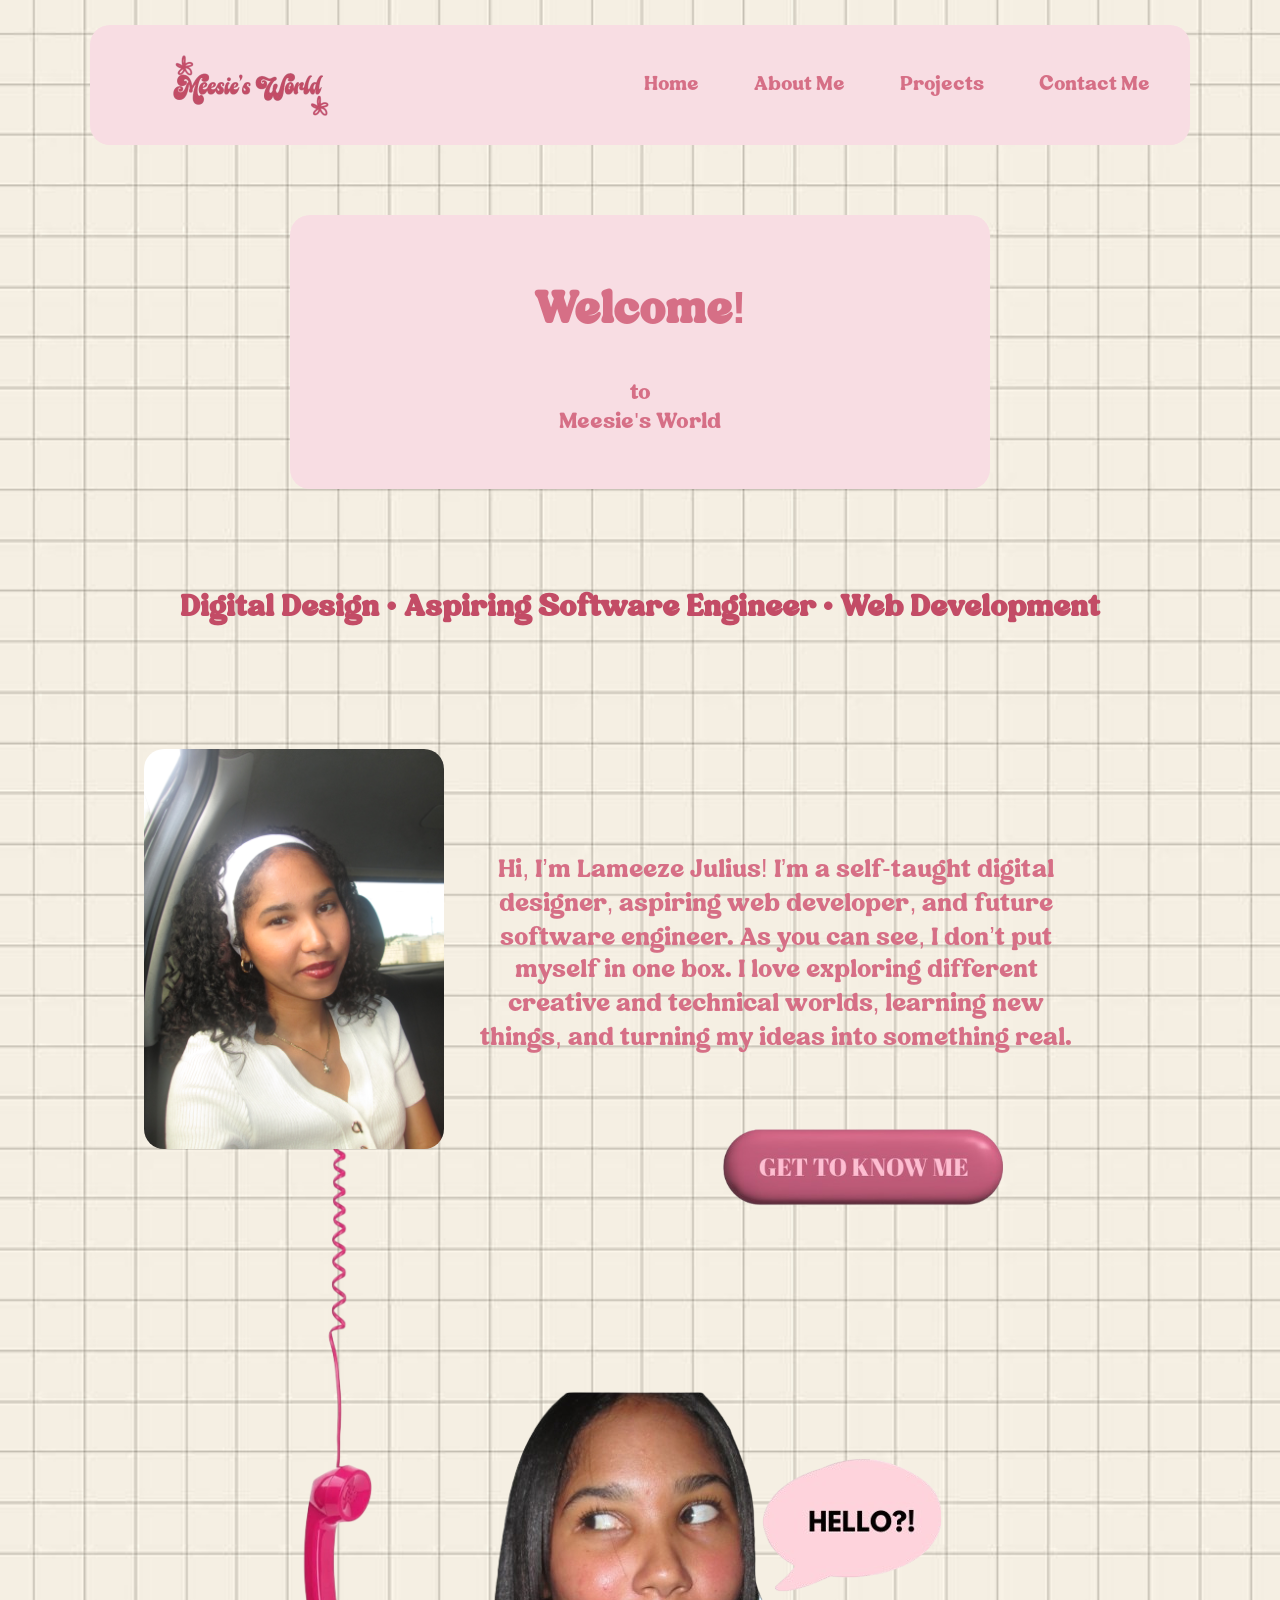
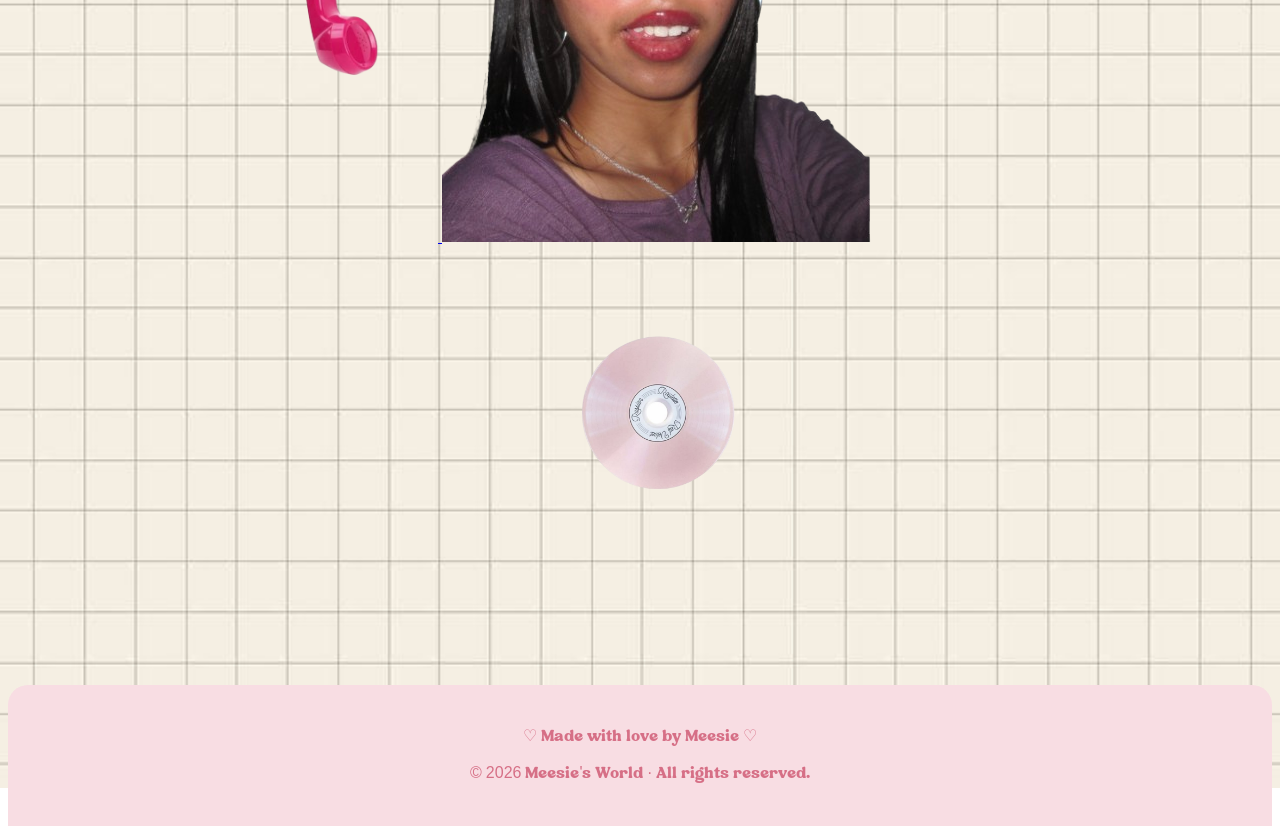
==== index.html @ 8a376b89 "added project files" ====
<!DOCTYPE html>
<html lang="en">
<head>
    <meta charset="UTF-8">
    <meta name="viewport" content="width=device-width, initial-scale=1.0">
    <link rel="stylesheet" href="css/style.css">
    <script src="js/script.js" defer></script>
    <title>Home</title>

    <style>
@font-face {
    font-family: Bremlin;
    src: url('fonts/BremlinRegular-z8Yma.otf') format('opentype');
}

    

body {
    background-image: url('images/paper background.jpe');
    background-repeat: no-repeat;
    background-size: cover;
    background-attachment: fixed;
}

    </style>
</head>
<body>
<header>

    <div class="nav-box">
    
 <a href="index.html">
            <img src="images/Meesie_s_World_logo-removebg-preview.png" class="logo" alt="Meesie's World Logo">
        </a>
    <nav>
            <a href="index.html">Home</a>
            <a href="about.html">About Me</a>
            <a href="work.html">Projects</a>
            <a href="contact.html">Contact Me</a>
        
    </nav>
    </div>
     
</header>


    

   <div class="pink-box">
    <h2>Welcome!</h2>
    <p> to<br>
     Meesie's World </p>
</div>

<h1 class="welcome-heading">Digital Design  •  Aspiring Software Engineer  •  Web Development</h1>
<div class="matcha-container">
    <img src="images/white headband and curls.JPG" alt="Meesie holding a matcha latte" class="meesMatchaDate">
    <div class="container-p">
        <p>Hi, I’m Lameeze Julius! I’m a self-taught digital<br>
                designer, aspiring web developer, and future<br>
                 software engineer. As you can see, I don’t put<br>
                  myself in one box. I love exploring different <br>
                  creative and technical worlds, learning new <br>
                   things, and turning my ideas into something real.</p>
</div>
</div>

<div class="telephone-container">
    <img src="images/telephone-Photoroom.png" alt="Telephone" class="telephone">
</div>

<a href="about.html">
    <img src="images/GET_TO_KNOW_ME_BTN-removebg-preview.png" class="gtk-btn">
</a>

<img src="images/HELLO-removebg-preview.png" class="Hello-pic">
<div class="music-button">

    <img src="images/cd2-Photoroom.png" 
         alt="Music player"
         onclick="toggleMusic()"
         id="music-image">

    <audio id="music">
        <source src="music/PinkPantheress - Girl Like Me (Instrumental).mp3" type="audio/mpeg">
    </audio>

</div>

<!-- Footer -->
<div class="footer">
    <p>♡ Made with love by Meesie ♡</p>
    <p>&copy; 2026 Meesie's World · All rights reserved.</p>
</div>
</body>
</html>
---- css/style.css ----
.pink-box {
   background-color: #F8DDE3;

padding: 30px;
margin: 70px auto;

width: 100%;
max-width: 700px;

text-align: center;

border-radius: 20px;
box-sizing: border-box;
    
}

.pink-box h2 {
font-family: Bremlin, sans-serif;
font-size: 45px;
color: #D66F86;
}

.pink-box p {
font-family: Bremlin, sans-serif;
font-size: 22px;
color: #D66F86;
}

.logo {
    
    height: auto;
    top: 0%;
    left: 20px;
    width: 250px;
}

nav {
  display: flex;
align-items: center;
gap: 25px;
   
}

nav a {
  text-decoration: none;
    color: #8B5E68;
    font-family: Bremlin, sans-serif; 
    font-size: 20px;
padding: 10px 15px;
}

nav a {
    color: #D66F86;
}

.nav-box {
    width: 100%;
max-width: 1100px;
height: 120px;
margin: 25px auto;
padding: 10px 25px;

background-color: #F8DDE3;
border-radius: 20px;

display: flex;
align-items: center;
justify-content: space-between;

box-sizing: border-box;

}

.welcome-heading {
    text-align: center;
    font-family: Bremlin, sans-serif;
    font-size: 30px;
    color: #c34c66;
    margin-top: 100px;
    margin-bottom: 100px;
}




.meesMatchaDate {
    position: relative;
    display: block;
    width: 300px;
    height: auto;
    margin: 20px auto;
    left: -50px;
    top: 0;
    border-radius: 20px;
   
}
.matcha-container {
    display: flex;
}
.container-p {
        position: relative;
     text-align: center;
     right: 200px;
    font-family: 'Bremlin', sans-serif;
    font-size: 25px;
    color: #D66F86;
top: 100px;
   
}
.gtk-btn {
    position: relative;
    right: -600px;
    margin-top: -10000px;
    margin-bottom: 500px;
    margin-left: 80px;
    width: 350px;
}
.telephone {
    position: relative;
    display: block;
    width: 300px;
    height: auto;
    margin: 20px auto;
    left: -300px;
    top: -40px;

      animation: phoneRing 2s ease-in-out infinite;
}

@keyframes phoneRing {
    0%, 70%, 100% {
        transform: rotate(0deg);
    }

    72% {
        transform: rotate(-8deg);
    }

    76% {
        transform: rotate(8deg);
    }

    80% {
        transform: rotate(-8deg);
    }

    84% {
        transform: rotate(8deg);
    }

    88% {
        transform: rotate(0deg);
    }
}

.Hello-pic {
    width: 500px;
    margin-top: -400px;
    
    left: -3000px;

animation: typewriterFloat 3s ease-in-out infinite;

}
@keyframes typewriterFloat {
    0% {
        transform: translateY(0) rotate(0deg);
    }

    25% {
        transform: translateY(-10px) rotate(-3deg);
    }

    50% {
        transform: translateY(0) rotate(0deg);
    }

    75% {
        transform: translateY(-10px) rotate(3deg);
    }

    100% {
        transform: translateY(0) rotate(0deg);
    }
    
}





/*About page*/
.WelcomeToAbout-Text {
    text-align: center;
    margin: 50px auto;
    padding: 20px;
}

.WelcomeToAbout-Text h1 {
    font-family: Bremlin, sans-serif;
    font-size: 50px;
    color: #D66F86;
}
.polaroid-curly {
    position: relative;
    display: block;
    margin: 0 auto;
    max-width: 20%;
    height: auto;
    top: 0%;
    left: -300px;
   
}
.swirl-arrow {
    position: absolute;
    display: block;
    width: 300px;
    height: auto;

    top: 300px;
    left: 500px;

    transform: translateX(150px) rotate(150deg);
    z-index: 9999;

   animation: floatArrow 2s ease-in-out infinite;
}
/* Animation for the arrow floating effect */
@keyframes floatArrow {
    0% {
        transform: rotate(150deg) translateY(0);
    }

    50% {
        transform: rotate(150deg) translateY(-15px);
    }

    100% {
        transform: rotate(150deg) translateY(0);
    }
}

/* Typewriter and Paper */
.typewriter-container {
    position: relative;
    width: 600px;
    height: 700px;
    margin: 50px auto 0;
    cursor: pointer;
    overflow: hidden;
}

.typewriter-image {
    position: absolute;
    width: 100%;
    bottom: 0;
    left: 0;
    z-index: 2;
}
.paper {
    position: absolute;

    width: 72%;
    height: 900px;

    left: 14%;
    top: 5%;

    background: #fcfcfc;

    padding: 25px;
    box-sizing: border-box;

    z-index: 1;
/*Start the paper down inside the typewriter*/
    transform: translateY(900px);

    transition: transform 1.5s ease-in-out;
}
/* When the paper is "out", move it up to be visible */
.paper.out {
    transform: translateY(0);
}
/* Style the text inside the paper */
.paper p {
    font-family: Bremlin, sans-serif;
    font-size: 18px;
    line-height: 1.5;
    text-align: center;
    margin: 0;
}
.tip-container {
    justify-content: center;
    align-items: center;
    height: 200px;
    margin-top: 50px;
    margin-left: 600px;
    font-size: 30px;
}
.tip {
    font-family: Impact, Haettenschweiler, 'Arial Narrow Bold', sans-serif;
    font-style: bold;
    color: #c34c66;
    
    
}


.pink-file {
    position: relative;
    display: block;
    margin: -210px auto 10px;
    max-width: 25%;
    height: auto;
    top: 0%;
    left: -300px;
     transform: translateX(-10px) rotate(-10deg);
    z-index: 9999;
}

.my-project-title {
    position: relative;
    display: block;
    margin: 30px auto;
    max-width: 40%;
    height: auto;
    top: 0%;
    left: -300px;
}

.pink-phone {
   position: relative;
    display: block;
    margin-top: -500px;
    margin-bottom: 500px;
    max-width: 25%;
    height: auto;
    top: 50%;
    left: 850px;
     transform: translateX(10px) rotate(10deg);
    z-index: 9999; 
}

.beep {
    font-family:Impact, Haettenschweiler, 'Arial Narrow Bold', sans-serif;
    font-size: 40px;
    color: #D66F86;
    margin-top: -710px;
    margin-bottom: 500px;
    margin-left: 950px;


}

.footer {
   background-color: #F8DDE3;
    color: #D66F86;
    text-align: center;
    padding: 25px;
    margin-top: 80px;
    font-family: Bremlin, sans-serif;
    border-radius: 20px 20px 0 0;
}

/* Work page */
.projects-heading {
    text-align: center;
    font-family: Bremlin, sans-serif;
    font-size: 50px;
    color: #D66F86;
    margin-top: 50px;
}

.image-grid {
    display: grid;
    grid-template-columns: repeat(3, 1fr);
    gap: 25px;

    width: 80%;
    max-width: 900px;
    margin: 100px auto;
}

.image-grid img {
    width: 100%;
    height: 400px;
    object-fit: contain;
    border-radius: 20px;
    
    box-shadow: 0 5px 15px rgba(139, 94, 104, 0.2);

    transition: transform 0.3s ease;
}

.image-grid img:hover {
    transform: scale(1.05) rotate(2deg);
}

/* Carousel */

.carousel {
    width: 900px;
    max-width: 90%;
    margin: 100px auto;

    display: flex;
    align-items: center;
    justify-content: center;
    gap: 10px;
}

.carousel-window {
    width: 750px;
    overflow: hidden;
}

.carousel-track {
    display: flex;
    gap: 5px;
    transition: transform 0.5s ease;
}

.carousel-track img {
    width: 200px;
    height: 300px;

    object-fit: contain;

    flex-shrink: 0;
    padding: 0;
    display: block;   
}

.carousel-btn {
    width: 45px;
    height: 45px;

    border: none;
    border-radius: 50%;

    background-color: #F8DDE3;
    color: #D66F86;

    font-size: 30px;

    cursor: pointer;
}

#music-image {
    width: 200px;
    cursor: pointer;
    margin-left: 550px;
}

#music-image.playing {
    animation: spinCD 3s linear infinite;
}

@keyframes spinCD {
    from {
        transform: rotate(0deg);
    }

    to {
        transform: rotate(360deg);
    }
}

.music-frame {
    position: fixed;
    bottom: 30px;
    right: 30px;
    width: 110px;
    height: 110px;
    border: none;
    z-index: 9999;
}

<!--Contactpage-->

.contact {
    text-align: center;
    margin: 100px auto;
    width: 100%;
}

.contact h1 {
    font-family: Bremlin, sans-serif;
    font-size: 50px;
    color: #D66F86;
    text-align: center;
    margin-top: 150px;
}

.contact h2 {
    font-family: Bremlin, sans-serif;
    font-size: 28px;
    color: #D66F86;
    text-align: center;
}

.contact p {
    font-family: Bremlin, sans-serif;
    font-size: 20px;
    color: #8B5E68;
    text-align: center;
}
.socials {
    text-align: center;
    margin: 100px auto;
}

.socials h1 {
    font-family: Bremlin, sans-serif;
    font-size: 50px;
    color: #D66F86;
    margin-bottom: 30px;
}

.social-buttons {
    display: flex;
    justify-content: center;
    gap: 50px;
}

.social-button {
    
    background-color: #F8DDE3;
    color: #D66F86;
    padding: 15px 30px;
    border-radius: 20px;
    text-decoration: none;
    font-family: Bremlin, sans-serif;
    font-size: 20px;
    transition: 0.3s;
}

.social-button:hover {
    transform: scale(1.05);
}


.banner {
    width: 100%;
    height: 400px;
    margin-bottom: -90px;
}
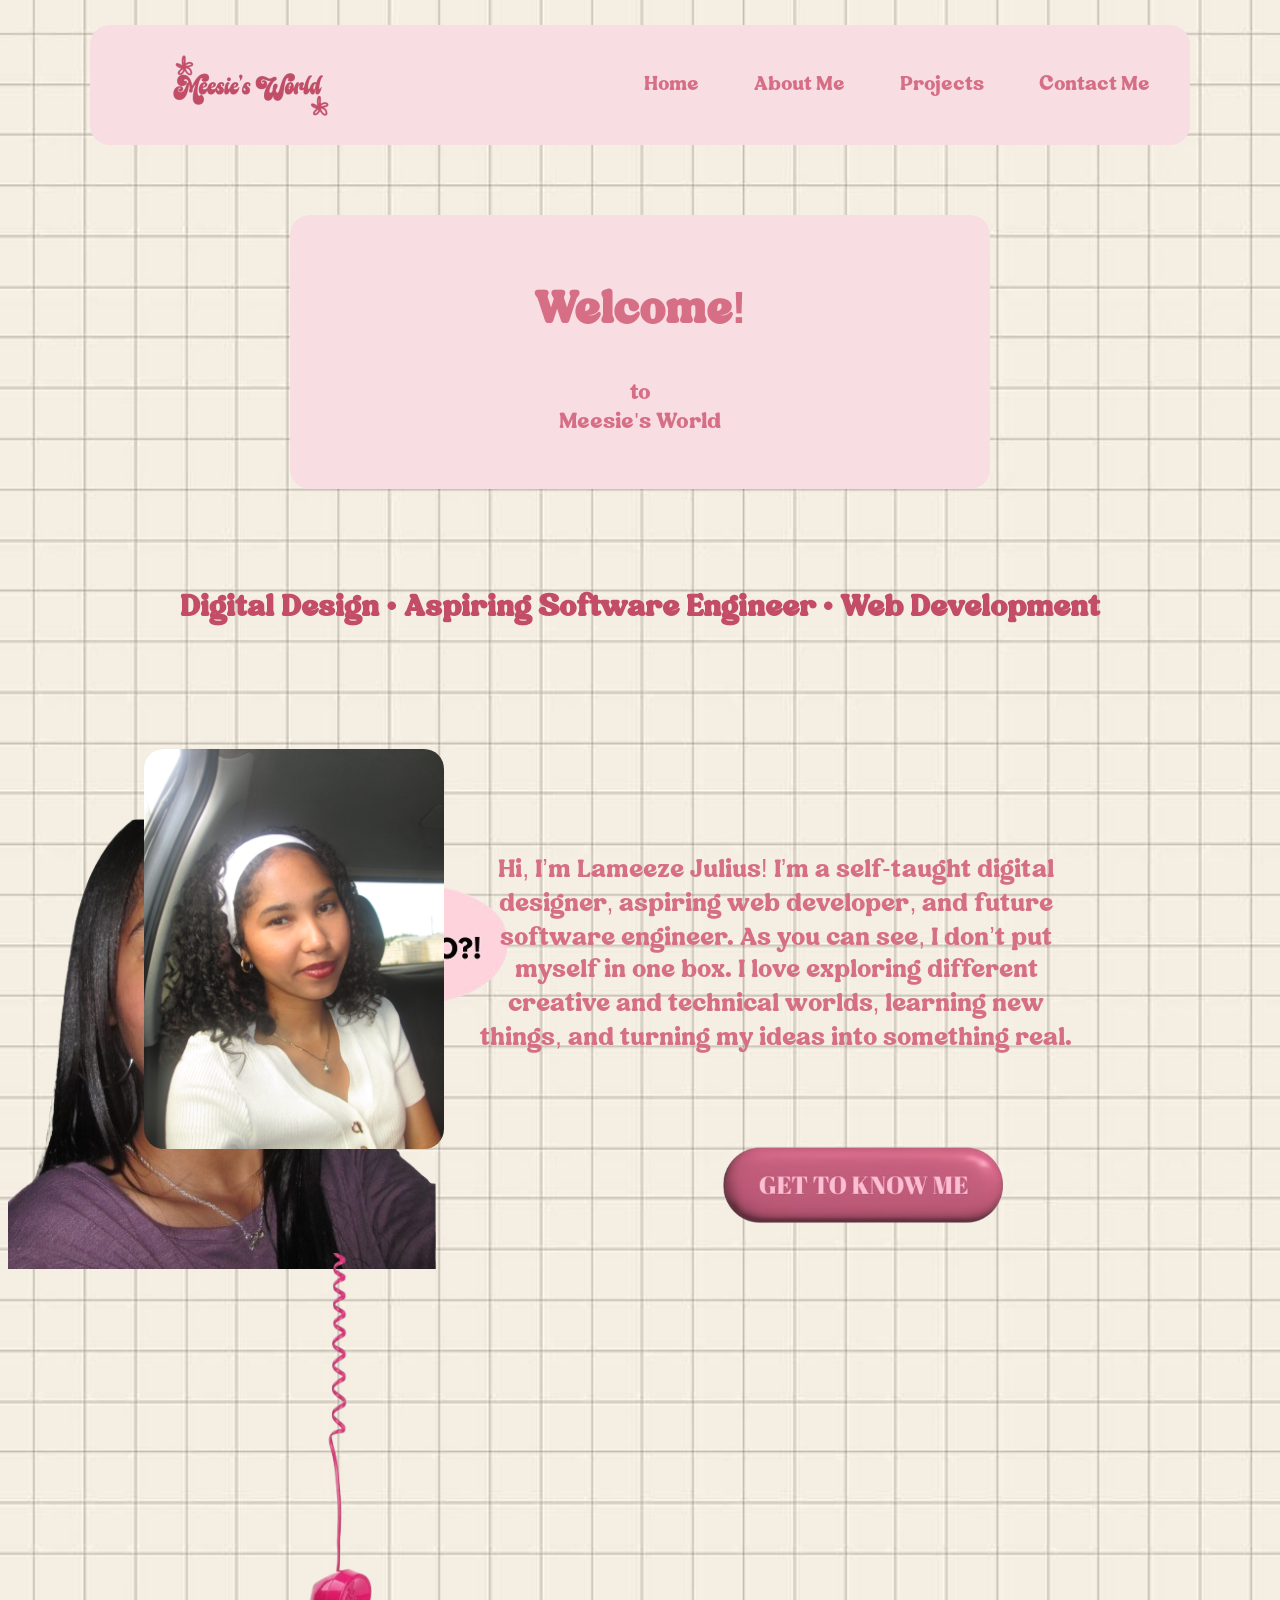
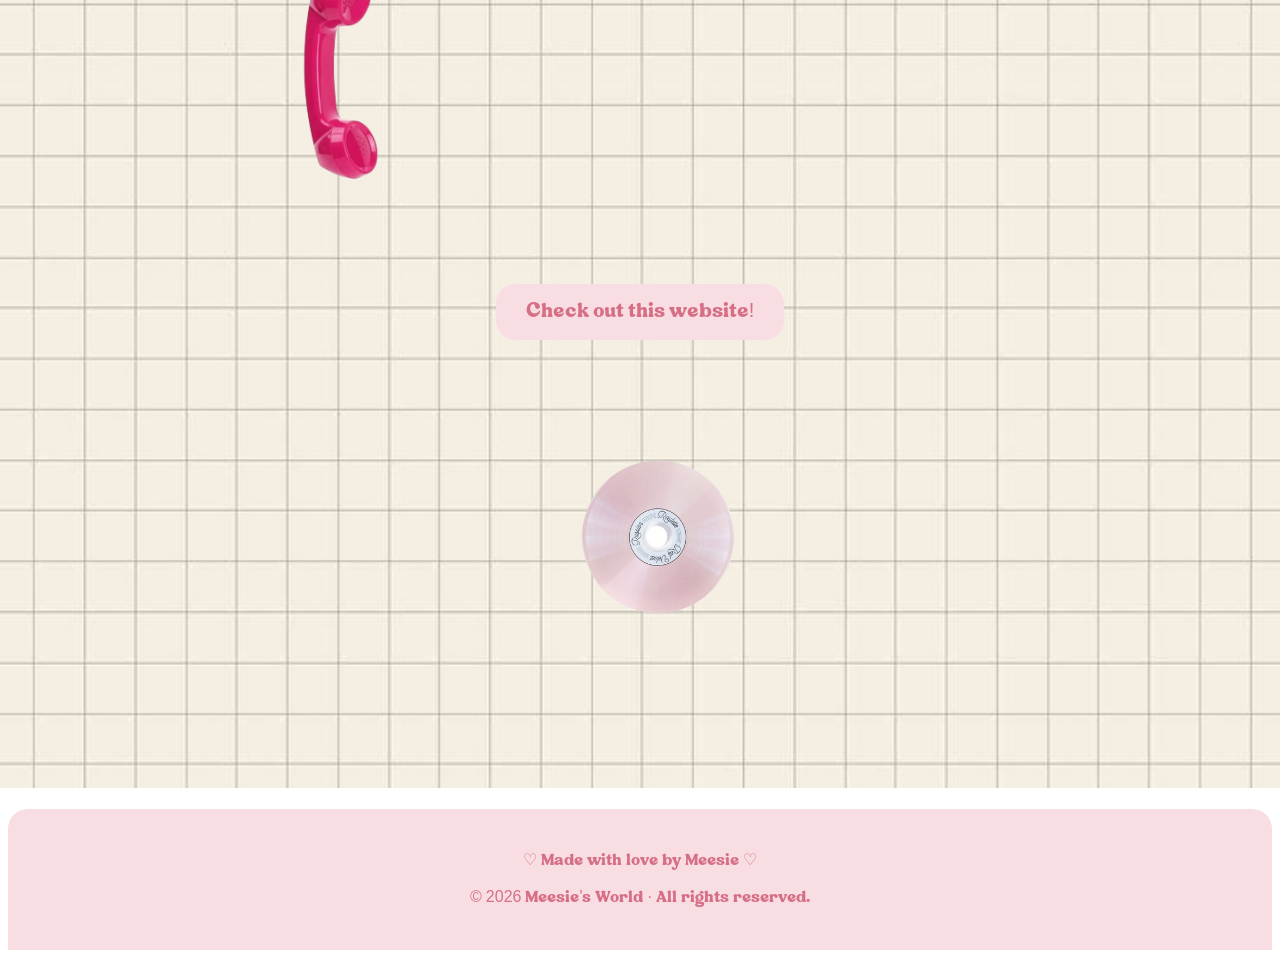
==== commit ff77d1b8: "updated index and about" ====
--- a/index.html
+++ b/index.html
@@ -2,7 +2,7 @@
 <html lang="en">
 <head>
     <meta charset="UTF-8">
-    <meta name="viewport" content="width=device-width, initial-scale=1.0">
+    <meta name="viewport" content="width=device-width, initial-scale=1">
     <link rel="stylesheet" href="css/style.css">
     <script src="js/script.js" defer></script>
     <title>Home</title>
@@ -24,7 +24,7 @@
 
     </style>
 </head>
-<body>
+<body class="home-page">
 <header>
 
     <div class="nav-box">
@@ -65,15 +65,23 @@
 </div>
 </div>
 
-<div class="telephone-container">
-    <img src="images/telephone-Photoroom.png" alt="Telephone" class="telephone">
+<div class="hello-phone-row">
+    <img src="images/HELLO-removebg-preview.png" class="Hello-pic">
+    <div class="telephone-container">
+        <img src="images/telephone-Photoroom.png" alt="Telephone" class="telephone">
+    </div>
 </div>
 
 <a href="about.html">
     <img src="images/GET_TO_KNOW_ME_BTN-removebg-preview.png" class="gtk-btn">
 </a>
 
-<img src="images/HELLO-removebg-preview.png" class="Hello-pic">
+<div class="website-link-wrap">
+    <a class="social-button" href="https://delightfulcakess.netlify.app" target="_blank" rel="noopener noreferrer">
+        Check out this website!
+    </a>
+</div>
+
 <div class="music-button">
 
     <img src="images/cd2-Photoroom.png" 
--- a/css/style.css
+++ b/css/style.css
@@ -523,6 +523,12 @@
     gap: 50px;
 }
 
+.website-link-wrap {
+    display: flex;
+    justify-content: center;
+    margin: 20px auto 30px;
+}
+
 .social-button {
     
     background-color: #F8DDE3;
@@ -533,6 +539,7 @@
     font-family: Bremlin, sans-serif;
     font-size: 20px;
     transition: 0.3s;
+    display: inline-block;
 }
 
 .social-button:hover {
@@ -546,3 +553,532 @@
     margin-bottom: -90px;
 }
 
+@media screen and (max-width: 768px) {
+
+    body {
+        overflow-x: hidden;
+    }
+
+    /* MAKE EVERYTHING SMALLER */
+    .nav-box {
+        width: 85%;
+        height: 55px;
+        padding: 3px 8px;
+        margin: 12px auto;
+    }
+
+    .logo {
+        width: 85px;
+    }
+
+    nav {
+        gap: 0;
+    }
+
+    nav a {
+        font-size: 8px;
+        padding: 3px 4px;
+    }
+
+
+    /* PINK BOX */
+
+    .pink-box {
+        width: 70%;
+        padding: 10px;
+        margin: 25px auto;
+        border-radius: 12px;
+    }
+
+    .pink-box h2 {
+        font-size: 20px;
+    }
+
+    .pink-box p {
+        font-size: 12px;
+    }
+
+
+    /* WELCOME */
+
+    .welcome-heading {
+        font-size: 14px;
+        margin-top: 30px;
+        margin-bottom: 30px;
+    }
+
+
+    /* MATCHA */
+
+    .matcha-container {
+        transform: scale(0.55);
+        transform-origin: top center;
+        width: 180%;
+        margin-left: -40%;
+    }
+
+    .meesMatchaDate {
+        width: 300px;
+    }
+
+    .container-p {
+        font-size: 18px;
+    }
+
+
+    /* BUTTON */
+
+    .gtk-btn {
+        width: 170px;
+        transform: scale(0.7);
+    }
+
+
+    /* PHONE */
+
+    .telephone {
+        width: 130px;
+    }
+
+
+    /* HELLO */
+
+    .Hello-pic {
+        width: 200px;
+    }
+
+
+    /* MUSIC */
+
+    #music-image {
+        width: 65px;
+        margin-left: auto;
+        margin-right: auto;
+        display: block;
+    }
+
+
+    /* ABOUT */
+
+    .WelcomeToAbout-Text {
+        margin: 15px auto;
+        padding: 5px;
+    }
+
+    .WelcomeToAbout-Text h1 {
+        font-size: 15px;
+    }
+
+    .polaroid-curly {
+        max-width: 50%;
+        margin-left: 30%;
+    margin: 0 auto;
+    max-width: 20%;
+    height: auto;
+    top: 0%;
+    left: -300px;
+
+    }
+
+    .swirl-arrow {
+        width: 100px;
+        margin-right: 15;
+    }
+
+
+    /* TYPEWRITER */
+
+    .typewriter-container {
+        width: 80%;
+        height: 400px;
+        transform: scale(0.7);
+        transform-origin: top center;
+        margin-left: 10%;
+        margin-bottom: 25px;
+    }
+
+    .paper p {
+        font-size: 12px;
+    }
+
+
+    /* PROJECTS */
+
+    .my-project-title {
+        max-width: 30%;
+    }
+
+    .pink-file {
+        max-width: 20%;
+    }
+
+    .pink-phone {
+        max-width: 20%;
+    }
+
+    .beep {
+        font-size: 18px;
+    }
+
+    .projects-heading {
+        font-size: 25px;
+    }
+
+    .image-grid {
+        width: 85%;
+        gap: 7px;
+    }
+
+    .image-grid img {
+        height: 120px;
+    }
+
+
+    /* CAROUSEL */
+
+    .carousel {
+        width: 90%;
+        margin: 50px auto;
+    }
+
+    .carousel-window {
+        width: 75%;
+    }
+
+    .carousel-track img {
+        width: 80px;
+        height: 120px;
+    }
+
+    .carousel-btn {
+        width: 30px;
+        height: 30px;
+        font-size: 16px;
+    }
+
+
+    /* CONTACT */
+
+    .contact {
+        width: 85%;
+        margin: 50px auto;
+    }
+
+    .contact h1,
+    .socials h1 {
+        font-size: 25px;
+    }
+
+    .contact h2 {
+        font-size: 17px;
+    }
+
+    .contact p {
+        font-size: 13px;
+    }
+
+    .socials {
+        margin: 50px auto;
+    }
+
+    .social-buttons {
+        gap: 8px;
+    }
+
+    .social-button {
+        font-size: 12px;
+        padding: 7px 12px;
+    }
+
+
+    /* FOOTER */
+
+    .footer {
+        font-size: 9px;
+        padding: 12px;
+    }
+}
+
+@media (max-width: 992px) {
+    #col1, #col2, #col3 {
+        width: 46%;
+        margin: 2%;
+    }
+}
+
+@media screen and (max-width: 768px) {
+    .home-page,
+    .about-page {
+        overflow-x: hidden;
+    }
+
+    .home-page .nav-box,
+    .about-page .nav-box {
+        width: calc(100% - 24px);
+        height: auto;
+        min-height: 55px;
+        flex-wrap: wrap;
+        justify-content: center;
+        gap: 4px;
+        padding: 8px;
+    }
+
+    .home-page .logo,
+    .about-page .logo {
+        width: 90px;
+    }
+
+    .home-page nav,
+    .about-page nav {
+        flex-wrap: wrap;
+        justify-content: center;
+        gap: 2px;
+    }
+
+    .home-page nav a,
+    .about-page nav a {
+        font-size: 12px;
+        padding: 5px 4px;
+    }
+
+    .home-page .pink-box {
+        width: calc(100% - 40px);
+        max-width: 700px;
+    }
+
+    .home-page .welcome-heading {
+        padding: 0 16px;
+        font-size: 16px;
+        line-height: 1.4;
+    }
+
+    .home-page .matcha-container {
+        display: flex;
+        align-items: center;
+        gap: 8px;
+        width: calc(100% - 32px);
+        margin: 0 auto;
+        transform: none;
+    }
+
+    .home-page .meesMatchaDate {
+        flex: 0 0 38%;
+        width: 38%;
+        max-width: 230px;
+        margin: 12px 0;
+        left: auto;
+    }
+
+    .home-page .container-p {
+        position: static;
+        flex: 1;
+        min-width: 0;
+        padding: 0;
+        font-size: 14px;
+        line-height: 1.4;
+    }
+
+    .home-page .container-p br,
+    .about-page .paper br {
+        display: none;
+    }
+
+    .home-page .gtk-btn {
+        display: block;
+        width: min(58vw, 260px);
+        height: auto;
+        margin: 16px auto 28px;
+        right: auto;
+        transform: none;
+    }
+
+    .home-page .hello-phone-row {
+        display: flex;
+        align-items: center;
+        justify-content: center;
+        gap: 8px;
+        width: calc(100% - 32px);
+        margin: 12px auto 0;
+    }
+
+    .home-page .hello-phone-row .Hello-pic {
+        width: min(54vw, 240px);
+        margin: 0;
+    }
+
+    .home-page .telephone-container {
+        flex: 0 0 auto;
+        order: -1;
+        transform: translateY(-45px);
+    }
+
+    .home-page .telephone {
+        width: min(28vw, 120px);
+        margin: 0;
+        left: auto;
+        top: auto;
+    }
+
+    .about-page .WelcomeToAbout-Text h1 {
+        font-size: 28px;
+    }
+
+    .about-page .polaroid-curly {
+        width: min(42vw, 190px);
+        max-width: none;
+        margin: 0 auto;
+        left: auto;
+    }
+
+    .about-page .swirl-arrow {
+        position: absolute;
+        display: block;
+        width: min(20vw, 90px);
+        margin: 0;
+        top: 260px;
+        left: 62%;
+    }
+
+    .about-page .typewriter-container {
+        width: min(94vw, 600px);
+        height: min(110vw, 700px);
+        margin: 16px auto 0;
+        transform: none;
+    }
+
+    .about-page .paper {
+        width: 82%;
+        height: 88%;
+        left: 9%;
+        top: 4%;
+        padding: 12px;
+        overflow-y: auto;
+    }
+
+    .about-page .paper p {
+        font-size: 13px;
+        line-height: 1.4;
+    }
+
+    .about-page .tip-container {
+        display: flex;
+        height: auto;
+        margin: 18px auto;
+        font-size: 22px;
+    }
+
+    .about-page .my-project-title {
+        width: min(68vw, 320px);
+        max-width: none;
+        margin: 24px auto 0;
+        left: auto;
+    }
+
+    .about-page .pink-file {
+        width: min(44vw, 210px);
+        max-width: none;
+        margin: -45px auto 20px;
+        left: auto;
+    }
+
+    .about-page .beep {
+        margin: 24px auto 0;
+        font-size: 24px;
+        text-align: center;
+    }
+
+    .about-page .pink-phone {
+        display: block;
+        width: min(42vw, 210px);
+        max-width: none;
+        margin: 0 auto 24px;
+        left: auto;
+        top: auto;
+    }
+
+    .about-page .music-button {
+        display: flex;
+        justify-content: center;
+        margin: 0 auto 24px;
+    }
+
+    .about-page #music-image {
+        width: 65px;
+        margin: 0;
+    }
+
+    .home-page .website-link-wrap {
+        margin: 12px auto 24px;
+        padding: 0 16px;
+    }
+
+    .about-page .swirl-arrow {
+        transform: rotate(150deg);
+    }
+}
+
+@media screen and (max-width: 480px) {
+    .home-page .matcha-container {
+        flex-direction: column;
+        gap: 0;
+        text-align: center;
+    }
+
+    .home-page .meesMatchaDate {
+        flex: none;
+        width: min(72vw, 260px);
+        max-width: 100%;
+        margin: 12px auto;
+    }
+
+    .home-page .container-p {
+        width: 100%;
+        font-size: 16px;
+    }
+
+    .home-page .hello-phone-row {
+        gap: 0;
+    }
+
+    .home-page .telephone-container {
+        transform: translateY(-24px);
+    }
+
+    .home-page .hello-phone-row .Hello-pic {
+        width: min(58vw, 220px);
+    }
+
+    .about-page .WelcomeToAbout-Text {
+        margin: 28px auto 16px;
+    }
+
+    .about-page .WelcomeToAbout-Text h1 {
+        font-size: clamp(22px, 7vw, 28px);
+    }
+
+    .about-page .swirl-arrow {
+        width: min(18vw, 72px);
+        top: 220px;
+        left: 70%;
+    }
+
+    .about-page .typewriter-container {
+        height: min(112vw, 440px);
+    }
+
+    .about-page .paper {
+        padding: 10px;
+    }
+
+    .about-page .paper p {
+        font-size: 12px;
+    }
+
+    .about-page .tip-container {
+        margin: 12px auto;
+    }
+
+    .about-page .pink-file {
+        margin-top: -30px;
+    }
+}
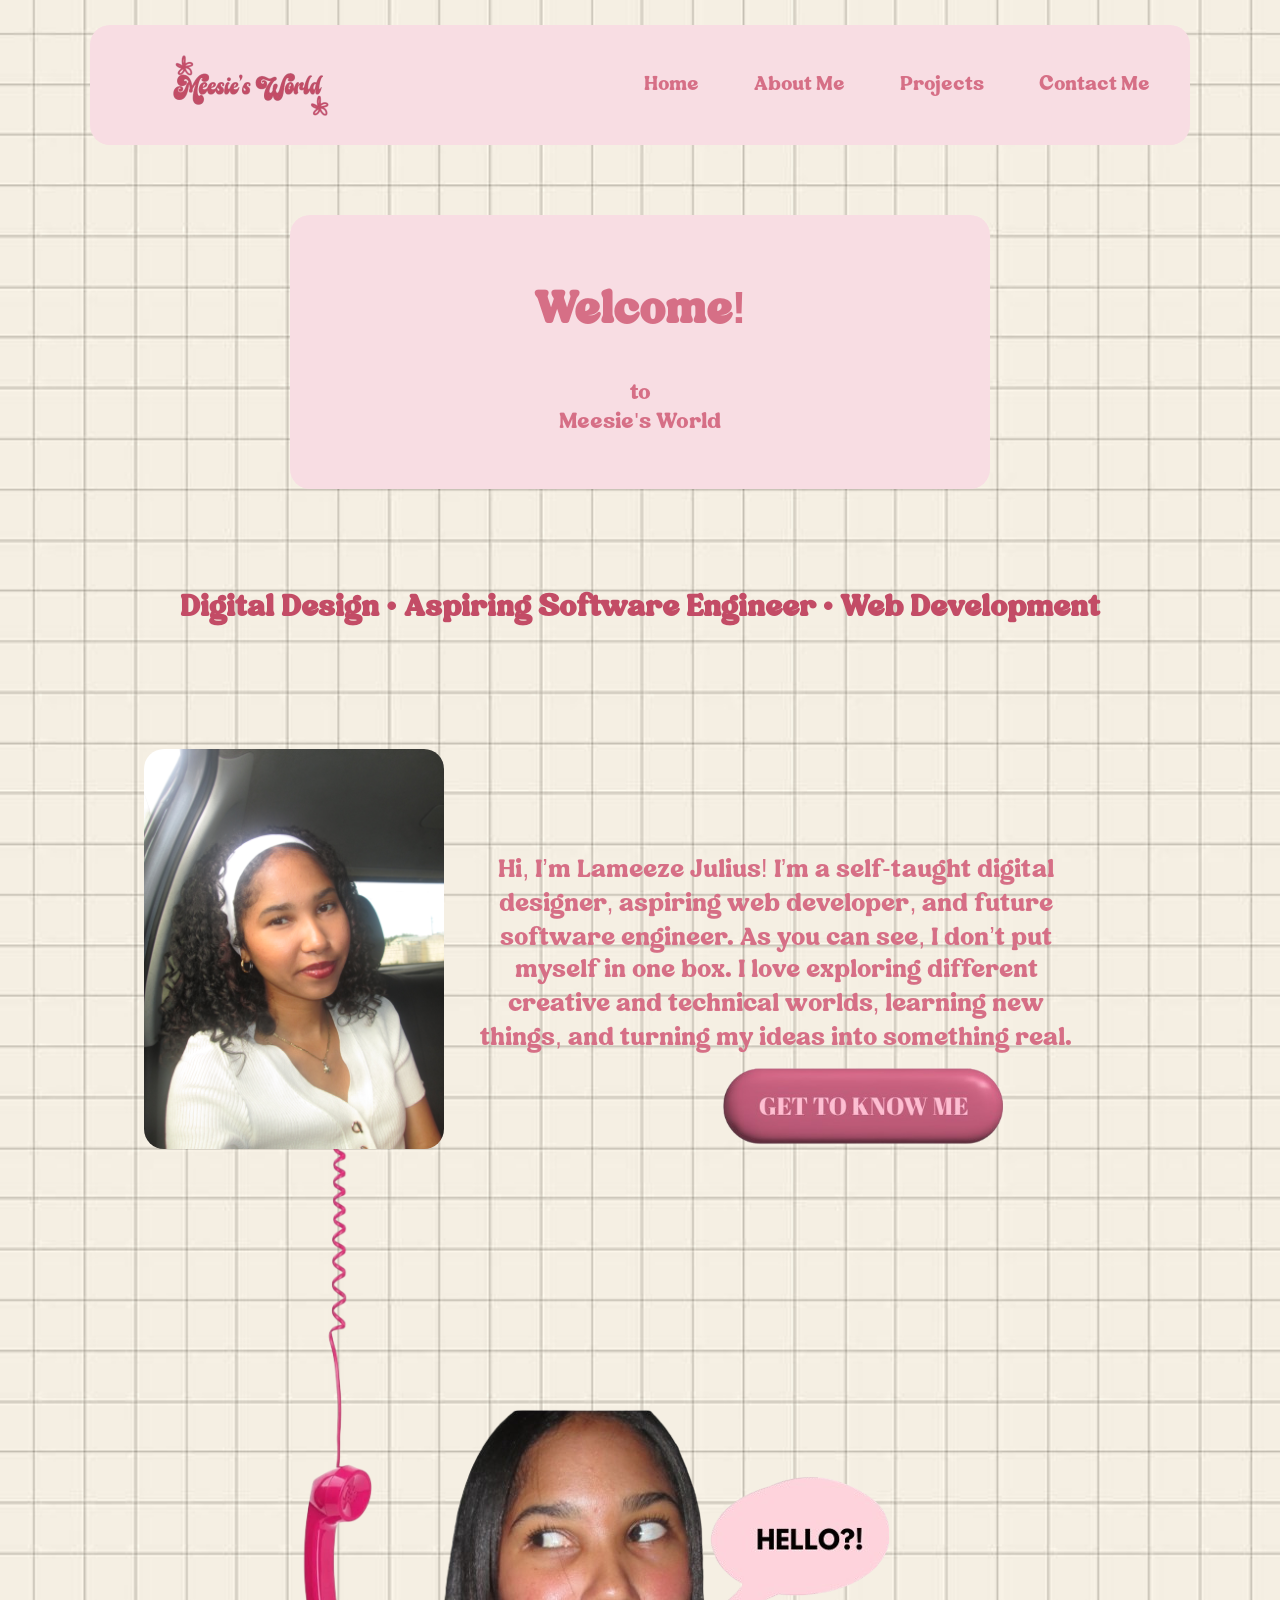
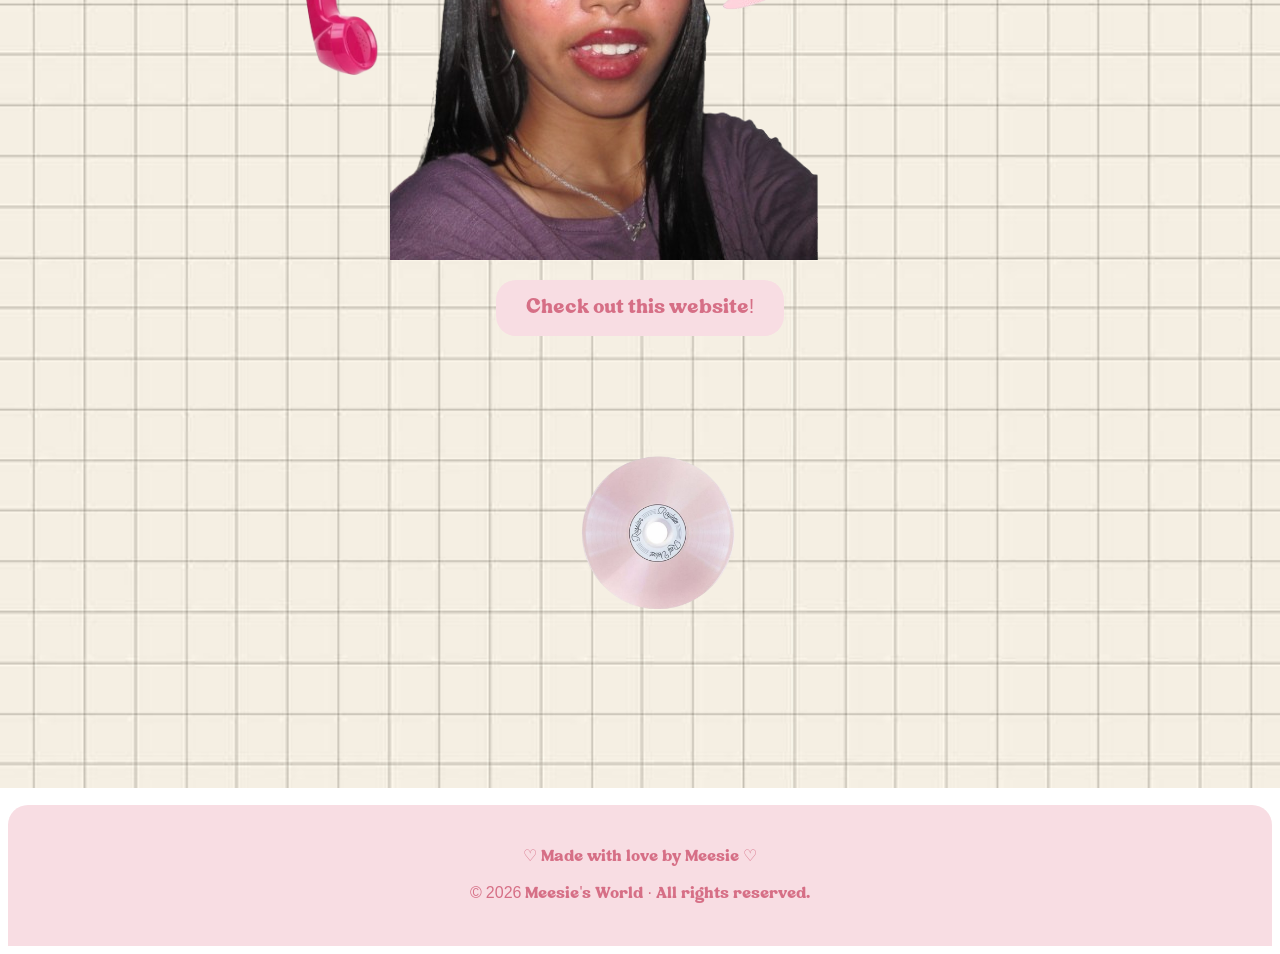
==== commit 45c1cbf7: "updated" ====
--- a/index.html
+++ b/index.html
@@ -66,7 +66,7 @@
 </div>
 
 <div class="hello-phone-row">
-    <img src="images/HELLO-removebg-preview.png" class="Hello-pic">
+    <img src="images/HELLO-removebg-preview.png" class="Hello-pic Hello-pic-mobile">
     <div class="telephone-container">
         <img src="images/telephone-Photoroom.png" alt="Telephone" class="telephone">
     </div>
@@ -75,6 +75,8 @@
 <a href="about.html">
     <img src="images/GET_TO_KNOW_ME_BTN-removebg-preview.png" class="gtk-btn">
 </a>
+
+<img src="images/HELLO-removebg-preview.png" class="Hello-pic Hello-pic-desktop">
 
 <div class="website-link-wrap">
     <a class="social-button" href="https://delightfulcakess.netlify.app" target="_blank" rel="noopener noreferrer">
--- a/css/style.css
+++ b/css/style.css
@@ -114,6 +114,7 @@
     margin-bottom: 500px;
     margin-left: 80px;
     width: 350px;
+    transform: translateY(25px);
 }
 .telephone {
     position: relative;
@@ -156,12 +157,22 @@
 .Hello-pic {
     width: 500px;
     margin-top: -400px;
-    
     left: -3000px;
 
 animation: typewriterFloat 3s ease-in-out infinite;
 
 }
+
+.home-page .Hello-pic-mobile {
+    display: none;
+}
+
+.home-page .Hello-pic-desktop {
+    display: block;
+    margin-left: auto;
+    margin-right: auto;
+}
+
 @keyframes typewriterFloat {
     0% {
         transform: translateY(0) rotate(0deg);
@@ -812,8 +823,7 @@
         overflow-x: hidden;
     }
 
-    .home-page .nav-box,
-    .about-page .nav-box {
+    .nav-box {
         width: calc(100% - 24px);
         height: auto;
         min-height: 55px;
@@ -823,20 +833,17 @@
         padding: 8px;
     }
 
-    .home-page .logo,
-    .about-page .logo {
+    .nav-box .logo {
         width: 90px;
     }
 
-    .home-page nav,
-    .about-page nav {
+    .nav-box nav {
         flex-wrap: wrap;
         justify-content: center;
         gap: 2px;
     }
 
-    .home-page nav a,
-    .about-page nav a {
+    .nav-box nav a {
         font-size: 12px;
         padding: 5px 4px;
     }
@@ -906,6 +913,14 @@
         margin: 0;
     }
 
+    .home-page .Hello-pic-mobile {
+        display: block;
+    }
+
+    .home-page .Hello-pic-desktop {
+        display: none;
+    }
+
     .home-page .telephone-container {
         flex: 0 0 auto;
         order: -1;
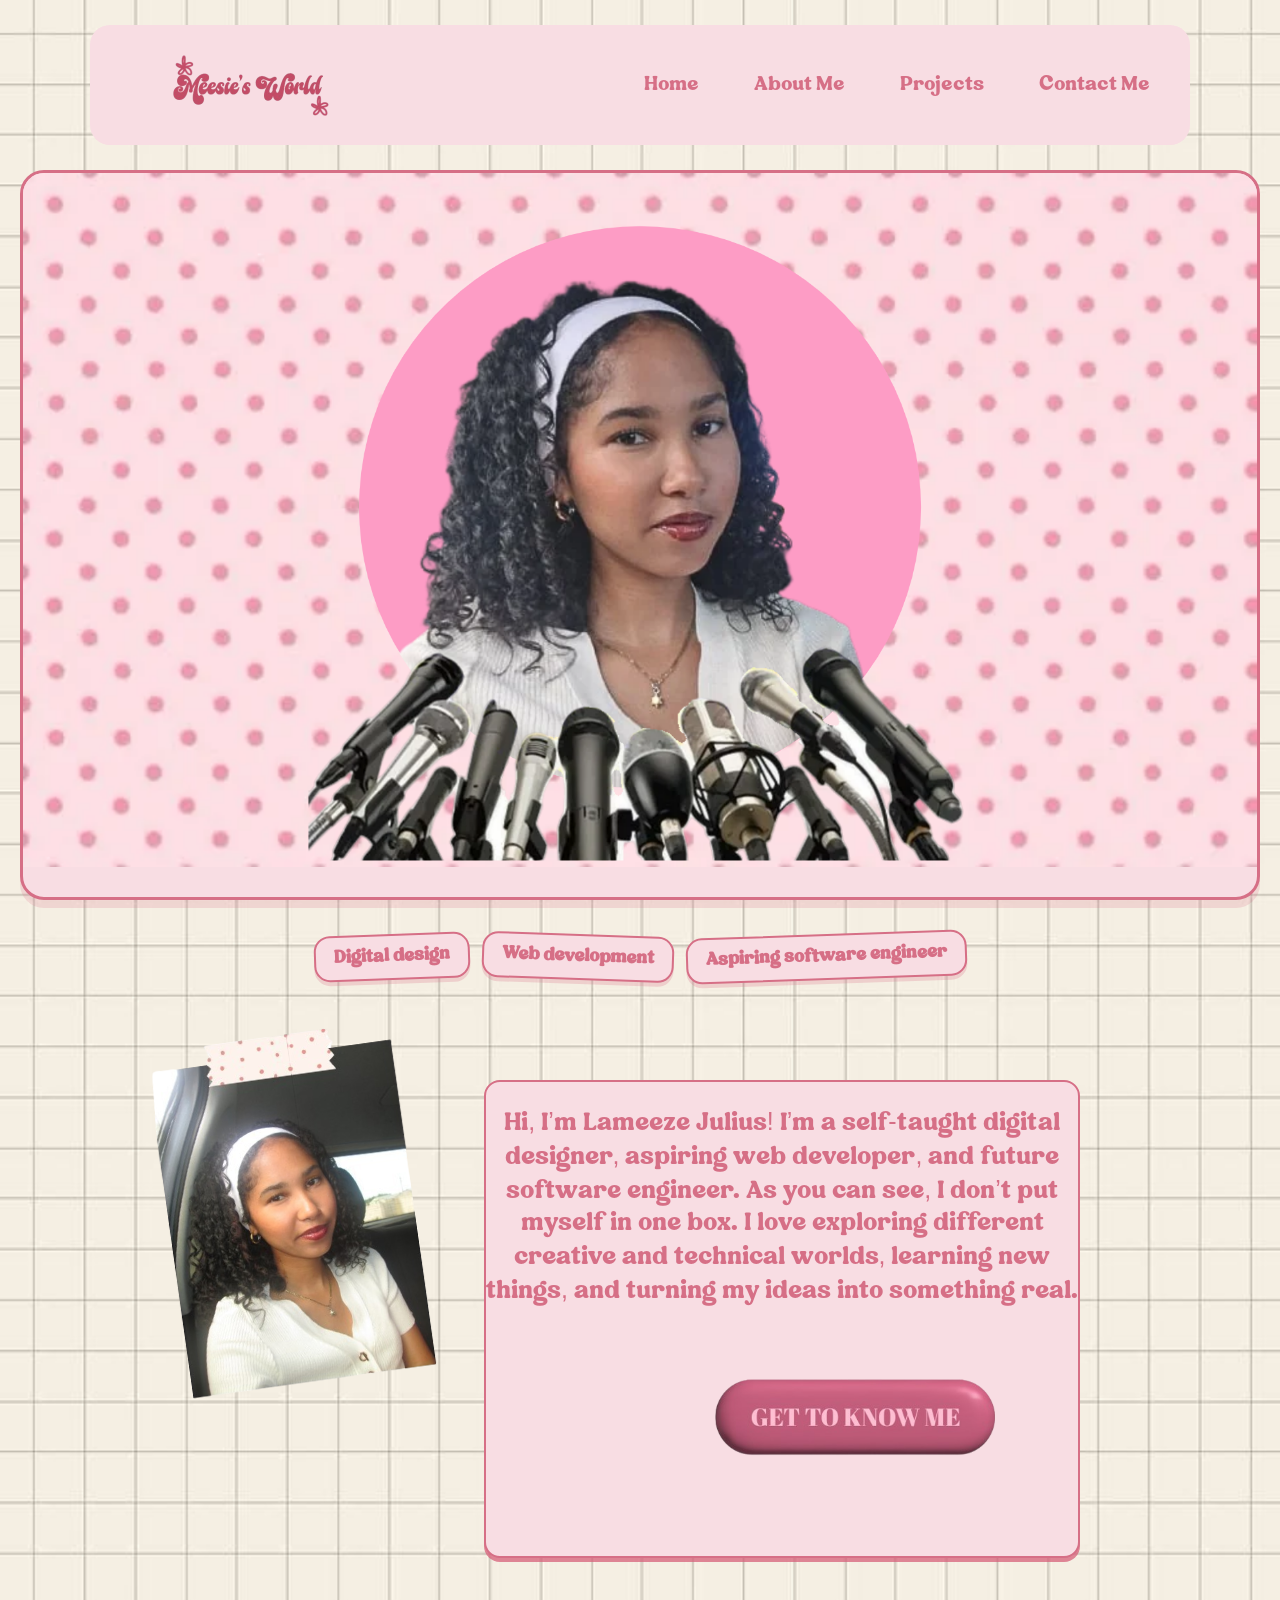
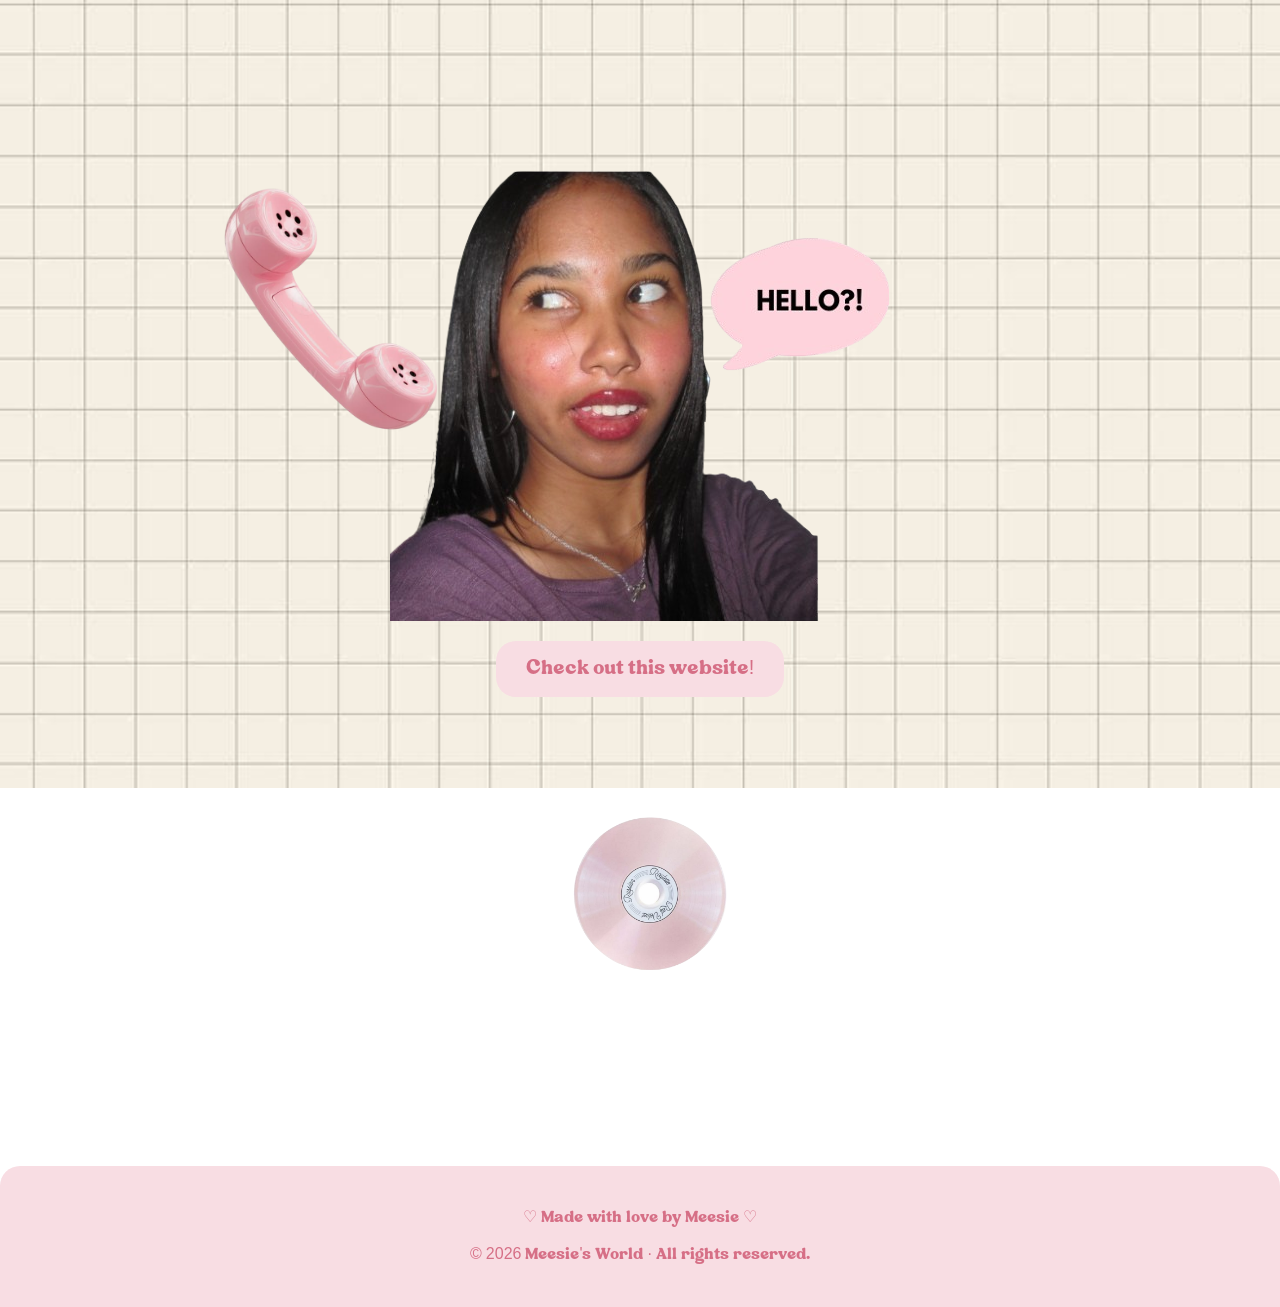
==== commit be7ff71f: "updated index, css and work" ====
--- a/index.html
+++ b/index.html
@@ -5,6 +5,7 @@
     <meta name="viewport" content="width=device-width, initial-scale=1">
     <link rel="stylesheet" href="css/style.css">
     <script src="js/script.js" defer></script>
+    <link href="https://fonts.googleapis.com/css2?family=Fraunces:opsz,wght,SOFT@9..144,600..900,100&family=Nunito:wght@500;700&display=swap" rel="stylesheet">
     <title>Home</title>
 
     <style>
@@ -25,6 +26,7 @@
     </style>
 </head>
 <body class="home-page">
+<div class="home-screen">
 <header>
 
     <div class="nav-box">
@@ -43,18 +45,20 @@
      
 </header>
 
-
-    
-
-   <div class="pink-box">
-    <h2>Welcome!</h2>
-    <p> to<br>
-     Meesie's World </p>
+<section class="home-hero" aria-label="Lameeze with microphones">
+    <img src="images/lameezexmicrophones.png" class="lameeze-microphones" alt="Lameeze with microphones">
+</section>
 </div>
 
-<h1 class="welcome-heading">Digital Design  •  Aspiring Software Engineer  •  Web Development</h1>
+<main class="home-content">
+<ul class="tags" aria-label="What I do">
+  <li>Digital design</li>
+  <li>Web development</li>
+  <li>Aspiring software engineer</li>
+</ul>
+
 <div class="matcha-container">
-    <img src="images/white headband and curls.JPG" alt="Meesie holding a matcha latte" class="meesMatchaDate">
+    <img src="images/meesie-tape.png" alt="Meesie holding a matcha latte" class="meesieTape">
     <div class="container-p">
         <p>Hi, I’m Lameeze Julius! I’m a self-taught digital<br>
                 designer, aspiring web developer, and future<br>
@@ -68,7 +72,7 @@
 <div class="hello-phone-row">
     <img src="images/HELLO-removebg-preview.png" class="Hello-pic Hello-pic-mobile">
     <div class="telephone-container">
-        <img src="images/telephone-Photoroom.png" alt="Telephone" class="telephone">
+        <img src="images/telephone.png" alt="Telephone" class="telephone">
     </div>
 </div>
 
@@ -97,7 +101,7 @@
 
 </div>
 
-<!-- Footer -->
+</main>
 <div class="footer">
     <p>♡ Made with love by Meesie ♡</p>
     <p>&copy; 2026 Meesie's World · All rights reserved.</p>
--- a/css/style.css
+++ b/css/style.css
@@ -71,28 +71,90 @@
 
 }
 
-.welcome-heading {
-    text-align: center;
-    font-family: Bremlin, sans-serif;
-    font-size: 30px;
-    color: #c34c66;
-    margin-top: 100px;
-    margin-bottom: 100px;
-}
-
-
-
-
-.meesMatchaDate {
+.home-page {
+    margin: 0;
+}
+
+.home-screen {
+    display: flex;
+    flex-direction: column;
+    min-height: 100vh;
+    min-height: 100svh;
+}
+
+.home-screen > header {
+    flex: 0 0 auto;
+}
+
+.home-screen .nav-box {
+    width: calc(100% - 40px);
+}
+
+.home-hero {
+    display: flex;
+    flex: 1 1 auto;
+    min-height: 150px;
+    width: calc(100% - 40px);
+    margin: 0 auto;
+    overflow: hidden;
+    border: 3px solid #D66F86;
+    border-radius: 24px;
+    background: #F8DDE3;
+    box-shadow: 0 8px 0 rgba(214, 111, 134, 0.2);
+    box-sizing: border-box;
+    
+
+}
+
+.lameeze-microphones {
+    display: block;
+    width: 100%;
+    height: 80%;
+    object-fit: contain;
+}
+
+.home-content {
+    display: flow-root;
+}
+
+.tags {
+  display: flex;
+  flex-wrap: wrap;
+  justify-content: center;
+  gap: 12px;
+  list-style: none;
+  padding: 0;
+  margin: 34px auto 0;
+  width: min(90%, 900px);
+}
+
+.tags li {
+  background: #F8DDE3;
+  color: #D66F86;
+  font-family: Bremlin, sans-serif;
+  font-size: 18px;
+  font-weight: 700;
+  padding: 10px 18px;
+  border: 2px solid #D66F86;
+  border-radius: 16px;
+  box-shadow: 0 4px 0 rgba(214, 111, 134, 0.25);
+}
+
+.tags li:nth-child(odd){transform:rotate(-2deg)}
+.tags li:nth-child(even){transform:rotate(2deg)}
+
+
+.meesieTape {
     position: relative;
     display: block;
-    width: 300px;
+    width: 350px;
     height: auto;
     margin: 20px auto;
     left: -50px;
     top: 0;
     border-radius: 20px;
-   
+    transform: rotate(-8deg);
+    transform-origin: center;
 }
 .matcha-container {
     display: flex;
@@ -105,13 +167,16 @@
     font-size: 25px;
     color: #D66F86;
 top: 100px;
-   
+   border: 2px solid #D66F86;
+  border-radius: 16px;
+  box-shadow: 0 4px 0 rgba(216, 97, 123, 0.753);
+  background-color: #F8DDE3;
 }
 .gtk-btn {
     position: relative;
     right: -600px;
-    margin-top: -10000px;
-    margin-bottom: 500px;
+    margin-top: -1000px;
+    margin-bottom: 200px;
     margin-left: 80px;
     width: 350px;
     transform: translateY(25px);
@@ -123,40 +188,39 @@
     height: auto;
     margin: 20px auto;
     left: -300px;
-    top: -40px;
-
-      animation: phoneRing 2s ease-in-out infinite;
+    top: -1px;
+}
+
+.home-page .telephone {
+    top: 300px;
+    animation: phoneRing 2s ease-in-out infinite;
 }
 
 @keyframes phoneRing {
-    0%, 70%, 100% {
-        transform: rotate(0deg);
+    0%, 70%, 100%, 88% {
+        transform: rotate(20deg);
     }
 
     72% {
-        transform: rotate(-8deg);
+        transform: rotate(28deg);
     }
 
     76% {
-        transform: rotate(8deg);
+        transform: rotate(12deg);
     }
 
     80% {
-        transform: rotate(-8deg);
+        transform: rotate(28deg);
     }
 
     84% {
-        transform: rotate(8deg);
-    }
-
-    88% {
-        transform: rotate(0deg);
+        transform: rotate(12deg);
     }
 }
 
 .Hello-pic {
     width: 500px;
-    margin-top: -400px;
+    margin-top: -1000px;
     left: -3000px;
 
 animation: typewriterFloat 3s ease-in-out infinite;
@@ -171,6 +235,7 @@
     display: block;
     margin-left: auto;
     margin-right: auto;
+    margin-top: -50px;
 }
 
 @keyframes typewriterFloat {
@@ -456,6 +521,55 @@
 
     cursor: pointer;
 }
+/* Second Carousel */
+.carousel2 {
+    width: 900px;
+    max-width: 90%;
+    margin: 100px auto;
+
+    display: flex;
+    align-items: center;
+    justify-content: center;
+    gap: 10px;
+}
+
+.carousel-window2 {
+    width: 750px;
+    overflow: hidden;
+}
+
+.carousel-track2 {
+    display: flex;
+    gap: 5px;
+    transition: transform 0.5s ease;
+}
+
+.carousel-track2 img {
+    width: 200px;
+    height: 300px;
+
+    object-fit: contain;
+
+    flex-shrink: 0;
+    padding: 0;
+    display: block;   
+}
+
+.carousel-btn2 {
+    width: 45px;
+    height: 45px;
+
+    border: none;
+    border-radius: 50%;
+
+    background-color: #F8DDE3;
+    color: #D66F86;
+
+    font-size: 30px;
+
+    cursor: pointer;
+}
+
 
 #music-image {
     width: 200px;
@@ -503,18 +617,39 @@
     margin-top: 150px;
 }
 
-.contact h2 {
+.contact-methods {
+    display: flex;
+    justify-content: center;
+    align-items: stretch;
+    gap: 30px;
+    flex-wrap: wrap;
+    margin-top: 30px;
+}
+
+.contact-box {
+    background: #F8DDE3;
+    border: 2px solid #D66F86;
+    border-radius: 20px;
+    padding: 20px 30px;
+    min-width: 240px;
+    width: min(320px, 100%);
+    box-shadow: 0 6px 0 rgba(214, 111, 134, 0.2);
+}
+
+.contact-box h2 {
     font-family: Bremlin, sans-serif;
     font-size: 28px;
     color: #D66F86;
     text-align: center;
-}
-
-.contact p {
+    margin: 0 0 10px;
+}
+
+.contact-box p {
     font-family: Bremlin, sans-serif;
     font-size: 20px;
     color: #8B5E68;
     text-align: center;
+    margin: 0;
 }
 .socials {
     text-align: center;
@@ -556,7 +691,67 @@
 .social-button:hover {
     transform: scale(1.05);
 }
-
+:root{
+  --blush:#f9dce1;
+   --berry:#b83a62;
+    --ink:#5a1f33;
+    --pink:#D66F86;
+}
+
+.projects{
+  max-width:1100px;
+  margin:0 auto;
+  padding:20px 20px 90px;
+}
+
+.projects h2{
+        font-family: Bremlin, sans-serif;
+  font-size:clamp(1.9rem,4vw,2.8rem);
+  margin:0 0 8px;
+  color:var(--pink);
+}
+
+/* the grid of boxes */
+.cards{
+  display:grid;
+  grid-template-columns:repeat(auto-fit,minmax(260px,1fr));  /* 3 across on desktop, fewer on small screens */
+  gap:26px;
+  margin-top:28px;
+}
+
+/* each box */
+.card{
+  background:var(--blush);
+  border-radius:24px;
+  padding:26px;
+  text-decoration:none;
+  color:var(--ink);
+  display:flex;
+  flex-direction:column;
+  gap:8px;
+  transition:transform .15s;
+}
+
+.card:hover{
+  transform:rotate(-1.2deg) translateY(-4px);   /* little tilt and lift */
+}
+
+.card h3{
+    font-family: Bremlin, sans-serif;
+  margin:0;
+  font-size:1.4rem;
+  color:var(--pink);
+}
+
+.card p{margin:0}
+
+.card .go{
+  margin-top:auto;          /* pushes the link text to the bottom of every box */
+  padding-top:10px;
+  font-weight:700;
+  color:var(--berry);
+  font-family: Bremlin, sans-serif;
+}
 
 .banner {
     width: 100%;
@@ -564,6 +759,7 @@
     margin-bottom: -90px;
 }
 
+
 @media screen and (max-width: 768px) {
 
     body {
@@ -572,8 +768,8 @@
 
     /* MAKE EVERYTHING SMALLER */
     .nav-box {
-        width: 85%;
-        height: 55px;
+        width: 90%;
+        height: 60px;
         padding: 3px 8px;
         margin: 12px auto;
     }
@@ -905,7 +1101,7 @@
         justify-content: center;
         gap: 8px;
         width: calc(100% - 32px);
-        margin: 12px auto 0;
+        margin: 42px auto 0;
     }
 
     .home-page .hello-phone-row .Hello-pic {
@@ -924,7 +1120,7 @@
     .home-page .telephone-container {
         flex: 0 0 auto;
         order: -1;
-        transform: translateY(-45px);
+        transform: translateY(0);
     }
 
     .home-page .telephone {
@@ -1056,7 +1252,7 @@
     }
 
     .home-page .telephone-container {
-        transform: translateY(-24px);
+        transform: translateY(0);
     }
 
     .home-page .hello-phone-row .Hello-pic {
